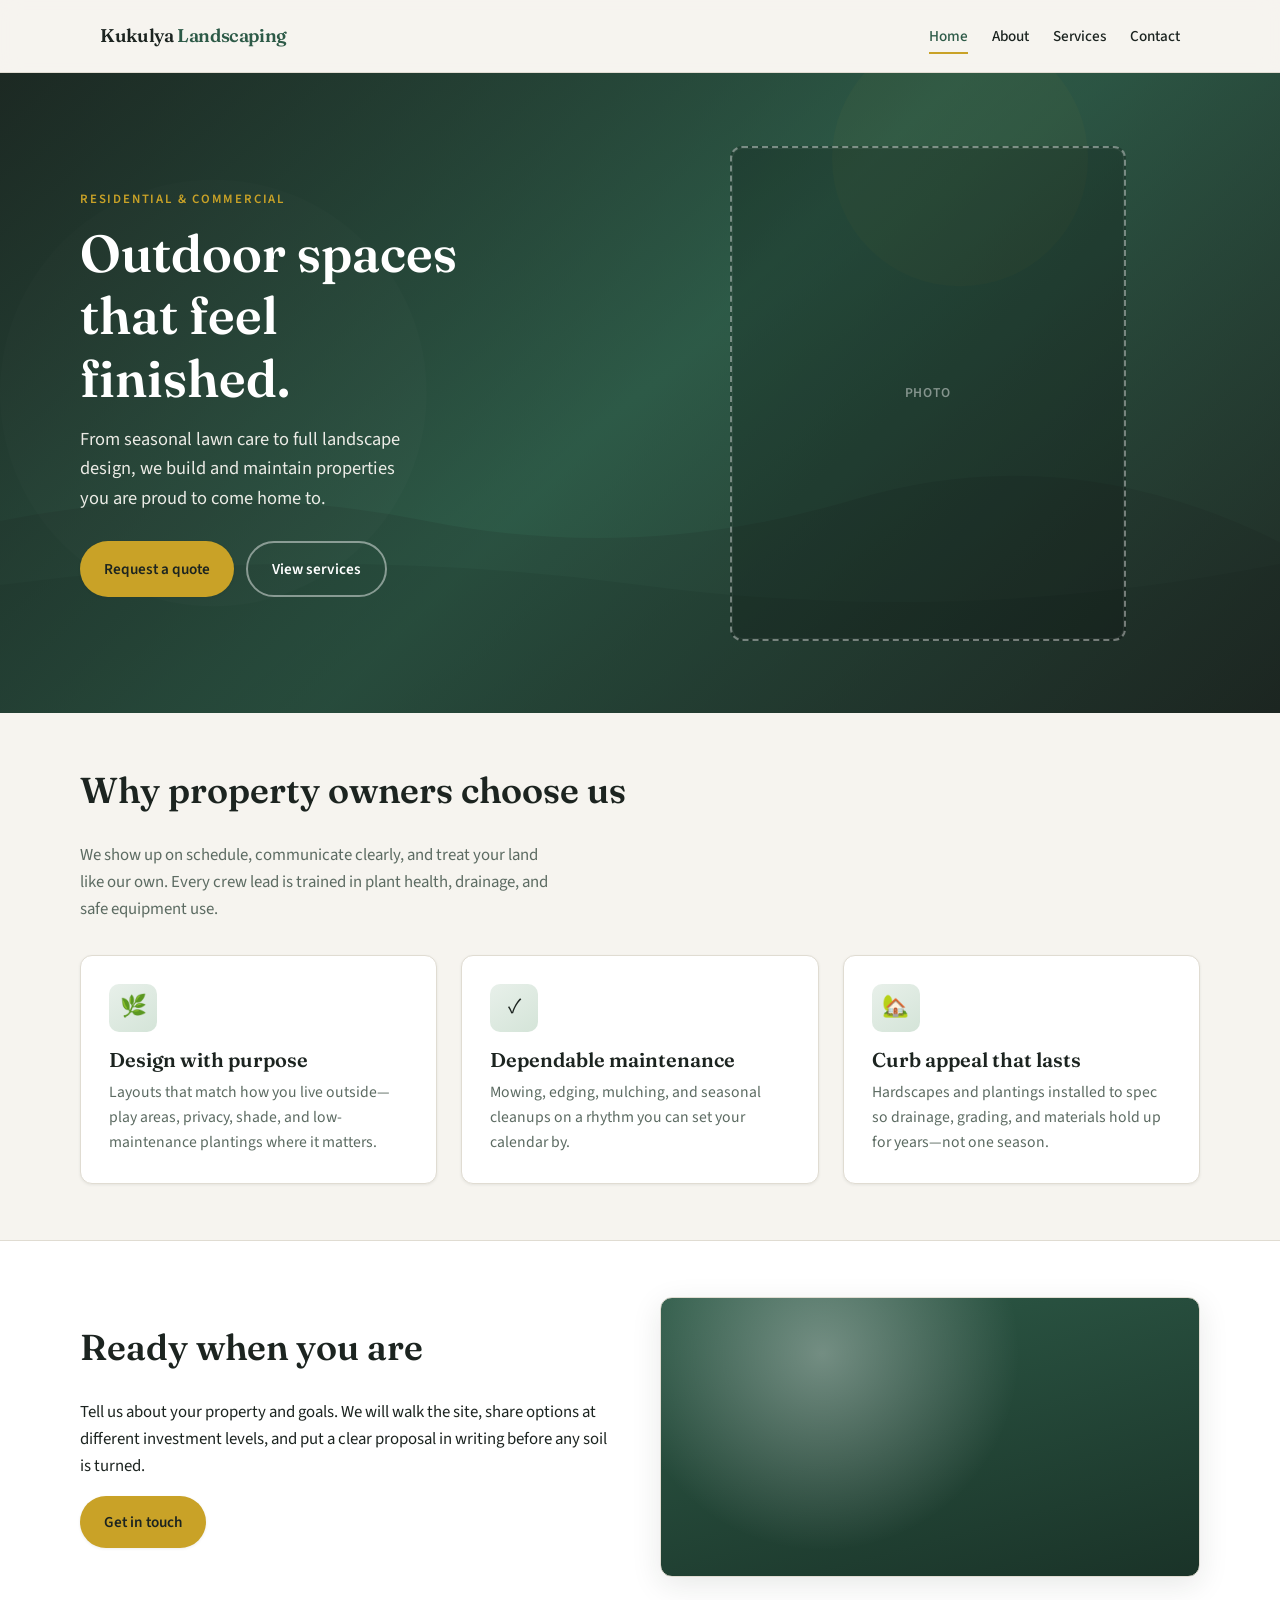
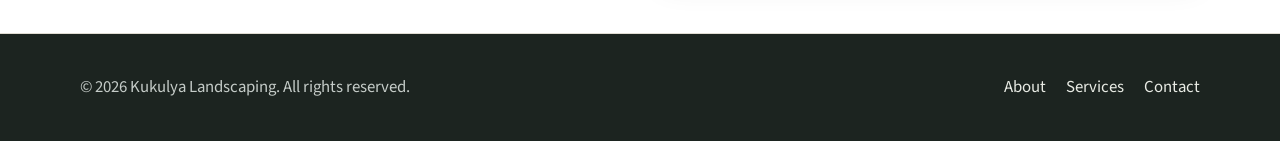
==== index.html @ 3fe5c8b3 "v1" ====
<!DOCTYPE html>
<html lang="en">
  <head>
    <meta charset="UTF-8" />
    <meta name="viewport" content="width=device-width, initial-scale=1" />
    <meta
      name="description"
      content="Kukulya Landscaping designs, installs, and maintains outdoor spaces across the region."
    />
    <title>Kukulya Landscaping | Home</title>
    <link rel="preconnect" href="https://fonts.googleapis.com" />
    <link rel="preconnect" href="https://fonts.gstatic.com" crossorigin />
    <link
      href="https://fonts.googleapis.com/css2?family=Fraunces:ital,opsz,wght@0,9..144,400;0,9..144,600;1,9..144,400&family=Source+Sans+3:ital,wght@0,400;0,600;0,700;1,400&display=swap"
      rel="stylesheet"
    />
    <link rel="stylesheet" href="css/styles.css" />
  </head>
  <body>
    <header class="site-header">
      <div class="header-inner">
        <a class="logo" href="index.html">Kukulya <span>Landscaping</span></a>
        <button
          class="nav-toggle"
          type="button"
          aria-expanded="false"
          aria-controls="site-nav"
        >
          Menu
        </button>
        <nav class="nav" id="site-nav" aria-label="Primary">
          <ul class="nav-list">
            <li><a href="index.html" aria-current="page">Home</a></li>
            <li><a href="about.html">About</a></li>
            <li><a href="services.html">Services</a></li>
            <li><a href="contact.html">Contact</a></li>
          </ul>
        </nav>
      </div>
    </header>

    <main>
      <section class="hero" aria-labelledby="hero-heading">
        <div class="hero__layout">
          <div class="hero__copy">
            <p class="hero__eyebrow">Residential &amp; commercial</p>
            <h1 id="hero-heading">Outdoor spaces that feel finished.</h1>
            <p class="hero__lead">
              From seasonal lawn care to full landscape design, we build and maintain
              properties you are proud to come home to.
            </p>
            <div class="hero__actions">
              <a class="btn btn--primary" href="contact.html">Request a quote</a>
              <a class="btn btn--ghost" href="services.html">View services</a>
            </div>
          </div>
          <!-- Drop in: <img class="hero__photo" src="assets/your-photo.jpg" alt="Describe the photo" /> inside the aside below -->
          <aside class="hero__image-slot" aria-label="Featured photo"></aside>
        </div>
      </section>

      <section class="section">
        <div class="wrap">
          <h2>Why property owners choose us</h2>
          <p style="max-width: 60ch; color: var(--color-muted); margin-bottom: 2rem">
            We show up on schedule, communicate clearly, and treat your land like our own.
            Every crew lead is trained in plant health, drainage, and safe equipment use.
          </p>
          <div class="grid-3">
            <article class="card">
              <div class="card__icon" aria-hidden="true">🌿</div>
              <h3>Design with purpose</h3>
              <p>
                Layouts that match how you live outside—play areas, privacy, shade, and
                low-maintenance plantings where it matters.
              </p>
            </article>
            <article class="card">
              <div class="card__icon" aria-hidden="true">✓</div>
              <h3>Dependable maintenance</h3>
              <p>
                Mowing, edging, mulching, and seasonal cleanups on a rhythm you can set
                your calendar by.
              </p>
            </article>
            <article class="card">
              <div class="card__icon" aria-hidden="true">🏡</div>
              <h3>Curb appeal that lasts</h3>
              <p>
                Hardscapes and plantings installed to spec so drainage, grading, and
                materials hold up for years—not one season.
              </p>
            </article>
          </div>
        </div>
      </section>

      <section class="section" style="background: var(--color-surface); border-block: 1px solid var(--color-border)">
        <div class="wrap split">
          <div>
            <h2>Ready when you are</h2>
            <p>
              Tell us about your property and goals. We will walk the site, share
              options at different investment levels, and put a clear proposal in writing
              before any soil is turned.
            </p>
            <p style="margin-top: 1rem">
              <a class="btn btn--primary" href="contact.html">Get in touch</a>
            </p>
          </div>
          <div class="split__visual split__visual--pattern" role="presentation" aria-hidden="true"></div>
        </div>
      </section>
    </main>

    <footer class="site-footer">
      <div class="footer-inner">
        <p style="margin: 0">&copy; <span id="y"></span> Kukulya Landscaping. All rights reserved.</p>
        <nav class="footer-nav" aria-label="Footer">
          <a href="about.html">About</a>
          <a href="services.html">Services</a>
          <a href="contact.html">Contact</a>
        </nav>
      </div>
    </footer>
    <script>
      document.getElementById("y").textContent = new Date().getFullYear();
    </script>
    <script src="js/main.js" defer></script>
  </body>
</html>
---- css/styles.css ----
/* Kukulya Landscaping — shared styles */

:root {
  --color-bg: #f6f4ef;
  --color-surface: #ffffff;
  --color-ink: #1c2420;
  --color-muted: #5c6b62;
  --color-accent: #2d5a47;
  --color-accent-light: #3d7a5f;
  --color-highlight: #c9a227;
  --color-border: #e0dcd2;
  --font-display: "Fraunces", Georgia, serif;
  --font-body: "Source Sans 3", system-ui, sans-serif;
  --shadow-sm: 0 1px 3px rgba(28, 36, 32, 0.08);
  --shadow-md: 0 8px 30px rgba(28, 36, 32, 0.1);
  --radius: 12px;
  --max: 1120px;
  --header-h: 72px;
}

*,
*::before,
*::after {
  box-sizing: border-box;
}

html {
  scroll-behavior: smooth;
}

body {
  margin: 0;
  font-family: var(--font-body);
  font-size: 1.05rem;
  line-height: 1.6;
  color: var(--color-ink);
  background: var(--color-bg);
  min-height: 100vh;
  display: flex;
  flex-direction: column;
}

img {
  max-width: 100%;
  height: auto;
  display: block;
}

a {
  color: var(--color-accent);
  text-decoration-thickness: 1px;
  text-underline-offset: 3px;
}

a:hover {
  color: var(--color-accent-light);
}

h1,
h2,
h3 {
  font-family: var(--font-display);
  font-weight: 600;
  line-height: 1.2;
  margin-top: 0;
}

h1 {
  font-size: clamp(2.25rem, 5vw, 3.25rem);
}

h2 {
  font-size: clamp(1.75rem, 3vw, 2.25rem);
}

h3 {
  font-size: 1.25rem;
}

p {
  margin: 0 0 1rem;
}

p:last-child {
  margin-bottom: 0;
}

/* Header */
.site-header {
  position: sticky;
  top: 0;
  z-index: 100;
  background: rgba(246, 244, 239, 0.92);
  backdrop-filter: blur(10px);
  border-bottom: 1px solid var(--color-border);
}

.header-inner {
  max-width: var(--max);
  margin: 0 auto;
  padding: 0 1.25rem;
  height: var(--header-h);
  display: flex;
  align-items: center;
  justify-content: space-between;
  gap: 1rem;
}

.logo {
  font-family: var(--font-display);
  font-weight: 600;
  font-size: 1.15rem;
  color: var(--color-ink);
  text-decoration: none;
  letter-spacing: -0.02em;
}

.logo:hover {
  color: var(--color-accent);
  text-decoration: none;
}

.logo span {
  color: var(--color-accent);
}

.nav-toggle {
  display: none;
  background: var(--color-surface);
  border: 1px solid var(--color-border);
  border-radius: 8px;
  padding: 0.5rem 0.75rem;
  font-family: var(--font-body);
  font-size: 0.9rem;
  cursor: pointer;
  color: var(--color-ink);
}

.nav-list {
  list-style: none;
  margin: 0;
  padding: 0;
  display: flex;
  align-items: center;
  gap: 0.25rem 1.5rem;
}

.nav-list a {
  color: var(--color-ink);
  text-decoration: none;
  font-weight: 500;
  font-size: 0.95rem;
  padding: 0.35rem 0;
  border-bottom: 2px solid transparent;
}

.nav-list a:hover,
.nav-list a[aria-current="page"] {
  color: var(--color-accent);
  border-bottom-color: var(--color-highlight);
  text-decoration: none;
}

/* Main */
main {
  flex: 1;
}

.section {
  padding: 3.5rem 1.25rem;
}

.section--tight {
  padding-top: 2rem;
}

.wrap {
  max-width: var(--max);
  margin: 0 auto;
}

/* Hero */
.hero {
  position: relative;
  min-height: min(72vh, 640px);
  display: flex;
  align-items: center;
  padding: 4rem 1.25rem;
  background:
    linear-gradient(135deg, rgba(28, 36, 32, 0.75) 0%, rgba(45, 90, 71, 0.55) 50%, rgba(28, 36, 32, 0.65) 100%),
    url("../assets/hero-texture.svg") center / cover no-repeat,
    linear-gradient(160deg, #1a3328 0%, #2d5a47 40%, #1c2420 100%);
  color: #f6f4ef;
}

.hero__layout {
  max-width: var(--max);
  margin: 0 auto;
  width: 100%;
  display: grid;
  gap: 2rem 2.5rem;
  align-items: center;
}

@media (min-width: 880px) {
  .hero__layout {
    grid-template-columns: 1fr minmax(280px, 42%);
  }
}

.hero__copy {
  min-width: 0;
}

.hero__image-slot {
  border-radius: var(--radius);
  min-height: 200px;
  aspect-ratio: 4 / 5;
  max-height: min(520px, 55vh);
  border: 2px dashed rgba(255, 255, 255, 0.4);
  background: rgba(0, 0, 0, 0.2);
  box-shadow: inset 0 0 0 1px rgba(255, 255, 255, 0.06);
  overflow: hidden;
}

.hero__image-slot:empty::after {
  content: "Photo";
  display: flex;
  align-items: center;
  justify-content: center;
  height: 100%;
  min-height: 12rem;
  font-size: 0.85rem;
  font-weight: 600;
  letter-spacing: 0.06em;
  text-transform: uppercase;
  color: rgba(255, 255, 255, 0.45);
}

.hero__photo {
  display: block;
  width: 100%;
  height: 100%;
  object-fit: cover;
  border-radius: inherit;
}

.hero__eyebrow {
  font-size: 0.8rem;
  text-transform: uppercase;
  letter-spacing: 0.14em;
  font-weight: 600;
  color: var(--color-highlight);
  margin-bottom: 0.75rem;
}

.hero h1 {
  max-width: 12ch;
  margin-bottom: 1rem;
  color: #fff;
}

.hero__lead {
  font-size: 1.15rem;
  max-width: 36ch;
  opacity: 0.95;
  margin-bottom: 1.75rem;
}

.btn {
  display: inline-flex;
  align-items: center;
  justify-content: center;
  gap: 0.5rem;
  padding: 0.85rem 1.5rem;
  font-family: var(--font-body);
  font-weight: 600;
  font-size: 0.95rem;
  border-radius: 999px;
  border: none;
  cursor: pointer;
  text-decoration: none;
  transition: transform 0.15s ease, box-shadow 0.15s ease;
}

.btn:active {
  transform: scale(0.98);
}

.btn--primary {
  background: var(--color-highlight);
  color: #1c2420;
  box-shadow: var(--shadow-sm);
}

.btn--primary:hover {
  box-shadow: var(--shadow-md);
  color: #1c2420;
  text-decoration: none;
}

.btn--ghost {
  background: transparent;
  color: #fff;
  border: 2px solid rgba(255, 255, 255, 0.45);
}

.btn--ghost:hover {
  background: rgba(255, 255, 255, 0.1);
  color: #fff;
  text-decoration: none;
}

.hero__actions {
  display: flex;
  flex-wrap: wrap;
  gap: 0.75rem;
}

/* Page intro (inner pages) */
.page-intro {
  padding: 3rem 1.25rem 2rem;
  background: linear-gradient(180deg, #e8ebe4 0%, var(--color-bg) 100%);
  border-bottom: 1px solid var(--color-border);
}

.page-intro h1 {
  margin-bottom: 0.5rem;
}

.page-intro p {
  color: var(--color-muted);
  max-width: 52ch;
  font-size: 1.1rem;
}

/* Cards grid */
.grid-3 {
  display: grid;
  gap: 1.5rem;
  grid-template-columns: repeat(auto-fit, minmax(260px, 1fr));
}

.card {
  background: var(--color-surface);
  border-radius: var(--radius);
  padding: 1.75rem;
  border: 1px solid var(--color-border);
  box-shadow: var(--shadow-sm);
  transition: box-shadow 0.2s ease, border-color 0.2s ease;
}

.card:hover {
  box-shadow: var(--shadow-md);
  border-color: #cfd8d0;
}

.card__icon {
  width: 48px;
  height: 48px;
  border-radius: 10px;
  background: linear-gradient(145deg, #e8f0ea, #d4e4d8);
  display: flex;
  align-items: center;
  justify-content: center;
  font-size: 1.35rem;
  margin-bottom: 1rem;
}

.card h3 {
  margin-bottom: 0.5rem;
}

.card p {
  color: var(--color-muted);
  font-size: 0.98rem;
}

/* Split layout */
.split {
  display: grid;
  gap: 2.5rem;
  align-items: center;
}

@media (min-width: 800px) {
  .split {
    grid-template-columns: 1fr 1fr;
  }
}

.split__visual {
  border-radius: var(--radius);
  min-height: 280px;
  background:
    linear-gradient(145deg, rgba(45, 90, 71, 0.15), rgba(201, 162, 39, 0.12)),
    linear-gradient(160deg, #d4e4d8 0%, #a8c4b0 50%, #7d9b76 100%);
  border: 1px solid var(--color-border);
  box-shadow: var(--shadow-md);
}

.split__visual--pattern {
  background:
    radial-gradient(circle at 30% 20%, rgba(255, 255, 255, 0.35) 0%, transparent 45%),
    linear-gradient(165deg, #2d5a47 0%, #1a3328 100%);
}

/* Stats / highlights */
.stats {
  display: grid;
  grid-template-columns: repeat(auto-fit, minmax(140px, 1fr));
  gap: 1.5rem;
  margin-top: 2rem;
  padding-top: 2rem;
  border-top: 1px solid var(--color-border);
}

.stat strong {
  font-family: var(--font-display);
  font-size: 2rem;
  color: var(--color-accent);
  display: block;
  line-height: 1;
  margin-bottom: 0.25rem;
}

.stat span {
  font-size: 0.85rem;
  color: var(--color-muted);
}

/* Services list */
.service-block {
  display: grid;
  gap: 1rem;
  padding: 1.5rem 0;
  border-bottom: 1px solid var(--color-border);
}

.service-block:last-child {
  border-bottom: none;
}

.service-block h3 {
  color: var(--color-accent);
}

/* Contact */
.contact-grid {
  display: grid;
  gap: 2rem;
}

@media (min-width: 880px) {
  .contact-grid {
    grid-template-columns: 1fr 1.1fr;
    align-items: start;
  }
}

.contact-card {
  background: var(--color-surface);
  border: 1px solid var(--color-border);
  border-radius: var(--radius);
  padding: 2rem;
  box-shadow: var(--shadow-sm);
}

.contact-card dl {
  margin: 0;
}

.contact-card dt {
  font-size: 0.75rem;
  text-transform: uppercase;
  letter-spacing: 0.08em;
  color: var(--color-muted);
  margin-top: 1.25rem;
}

.contact-card dt:first-child {
  margin-top: 0;
}

.contact-card dd {
  margin: 0.35rem 0 0;
  font-weight: 600;
}

.form label {
  display: block;
  font-weight: 600;
  font-size: 0.9rem;
  margin-bottom: 0.35rem;
}

.form input,
.form textarea,
.form select {
  width: 100%;
  padding: 0.75rem 0.9rem;
  font-family: var(--font-body);
  font-size: 1rem;
  border: 1px solid var(--color-border);
  border-radius: 8px;
  background: var(--color-bg);
  margin-bottom: 1rem;
}

.form input:focus,
.form textarea:focus,
.form select:focus {
  outline: 2px solid var(--color-accent);
  outline-offset: 2px;
  border-color: var(--color-accent);
}

.form textarea {
  min-height: 140px;
  resize: vertical;
}

.form-note {
  font-size: 0.85rem;
  color: var(--color-muted);
  margin-top: 0.5rem;
}

.form-success {
  display: none;
  padding: 1rem 1.25rem;
  background: #e8f0ea;
  border: 1px solid #a8c4b0;
  border-radius: 8px;
  color: #1a3328;
  margin-bottom: 1rem;
  font-weight: 600;
}

.form-success.is-visible {
  display: block;
}

.contact-zip-list {
  margin: 0.35rem 0 0;
  padding-left: 1.15rem;
  color: var(--color-ink);
  font-weight: 600;
}

.contact-zip-list li {
  margin-bottom: 0.35rem;
}

.contact-zip-list li:last-child {
  margin-bottom: 0;
}

.contact-zip-list .zip {
  font-variant-numeric: tabular-nums;
  margin-right: 0.35rem;
  color: var(--color-accent);
}

.contact-zip-list--columns {
  columns: 2;
  column-gap: 2rem;
}

@media (max-width: 520px) {
  .contact-zip-list--columns {
    columns: 1;
  }
}

.contact-zip-note {
  display: block;
  margin-top: 0.75rem;
  font-size: 0.9rem;
  font-weight: 400;
  color: var(--color-muted);
}

/* Footer */
.site-footer {
  background: var(--color-ink);
  color: #c5ccc8;
  padding: 2.5rem 1.25rem;
  margin-top: auto;
}

.footer-inner {
  max-width: var(--max);
  margin: 0 auto;
  display: flex;
  flex-wrap: wrap;
  gap: 1.5rem 2rem;
  justify-content: space-between;
  align-items: center;
}

.site-footer a {
  color: #e8ebe4;
}

.site-footer a:hover {
  color: var(--color-highlight);
}

.footer-nav {
  display: flex;
  gap: 1.25rem;
  flex-wrap: wrap;
}

.footer-nav a {
  text-decoration: none;
}

.footer-nav a:hover {
  text-decoration: underline;
}

/* Mobile nav */
@media (max-width: 720px) {
  .nav-toggle {
    display: block;
  }

  .nav {
    position: fixed;
    top: var(--header-h);
    left: 0;
    right: 0;
    width: 100%;
    background: var(--color-surface);
    border-bottom: 1px solid var(--color-border);
    padding: 1rem 1.25rem 1.25rem;
    box-shadow: var(--shadow-md);
    display: none;
    z-index: 99;
  }

  .nav.is-open {
    display: block;
  }

  .nav-list {
    flex-direction: column;
    align-items: stretch;
    gap: 0;
  }

  .nav-list li {
    border-bottom: 1px solid var(--color-border);
  }

  .nav-list li:last-child {
    border-bottom: none;
  }

  .nav-list a {
    display: block;
    padding: 0.75rem 0;
    border-bottom: none;
  }

  .nav-list a[aria-current="page"] {
    border-bottom: none;
    color: var(--color-accent);
  }
}
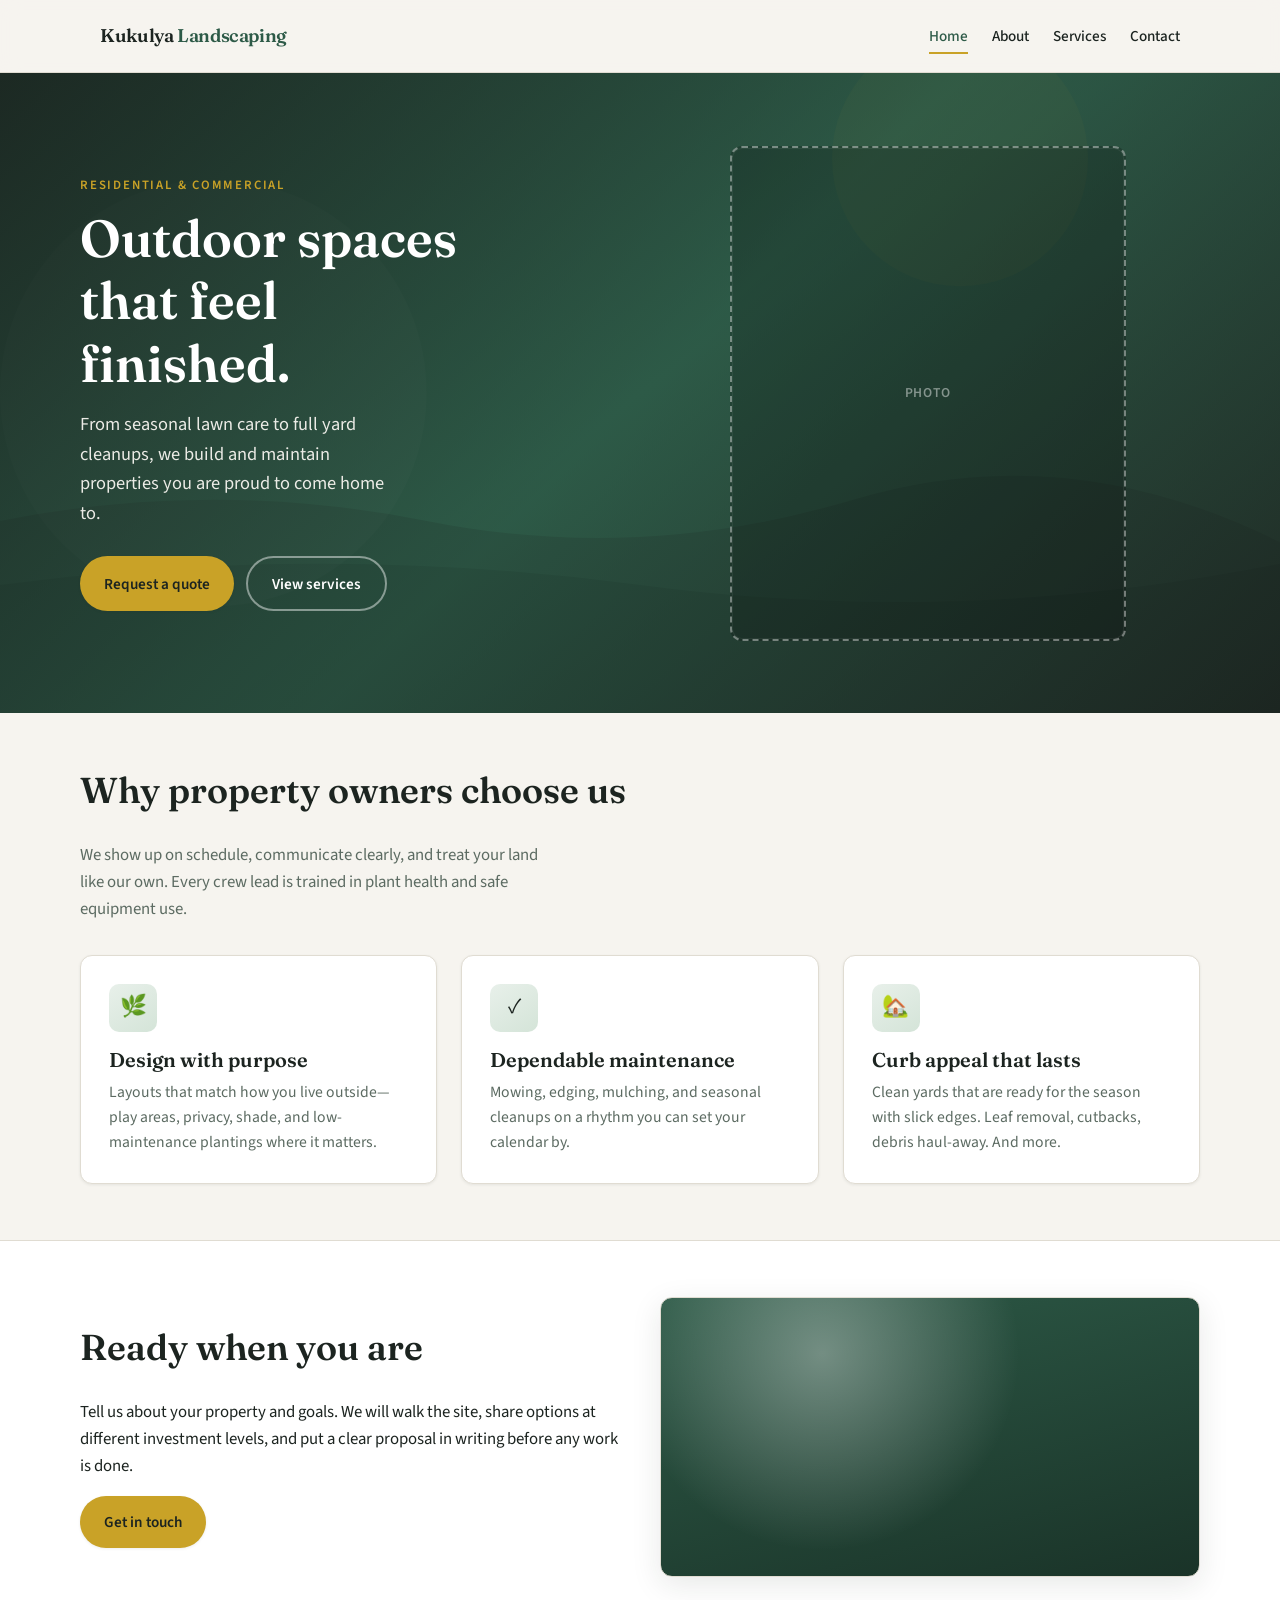
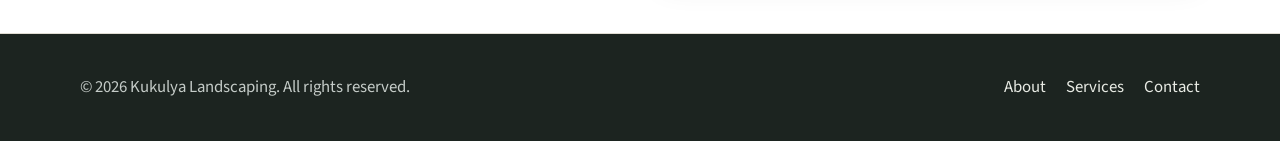
==== commit 518f9f33: "v2" ====
--- a/index.html
+++ b/index.html
@@ -46,7 +46,7 @@
             <p class="hero__eyebrow">Residential &amp; commercial</p>
             <h1 id="hero-heading">Outdoor spaces that feel finished.</h1>
             <p class="hero__lead">
-              From seasonal lawn care to full landscape design, we build and maintain
+              From seasonal lawn care to full yard cleanups, we build and maintain
               properties you are proud to come home to.
             </p>
             <div class="hero__actions">
@@ -64,7 +64,7 @@
           <h2>Why property owners choose us</h2>
           <p style="max-width: 60ch; color: var(--color-muted); margin-bottom: 2rem">
             We show up on schedule, communicate clearly, and treat your land like our own.
-            Every crew lead is trained in plant health, drainage, and safe equipment use.
+            Every crew lead is trained in plant health and safe equipment use.
           </p>
           <div class="grid-3">
             <article class="card">
@@ -87,8 +87,7 @@
               <div class="card__icon" aria-hidden="true">🏡</div>
               <h3>Curb appeal that lasts</h3>
               <p>
-                Hardscapes and plantings installed to spec so drainage, grading, and
-                materials hold up for years—not one season.
+                Clean yards that are ready for the season with slick edges. Leaf removal, cutbacks, debris haul-away. And more.
               </p>
             </article>
           </div>
@@ -102,7 +101,7 @@
             <p>
               Tell us about your property and goals. We will walk the site, share
               options at different investment levels, and put a clear proposal in writing
-              before any soil is turned.
+              before any work is done.
             </p>
             <p style="margin-top: 1rem">
               <a class="btn btn--primary" href="contact.html">Get in touch</a>
